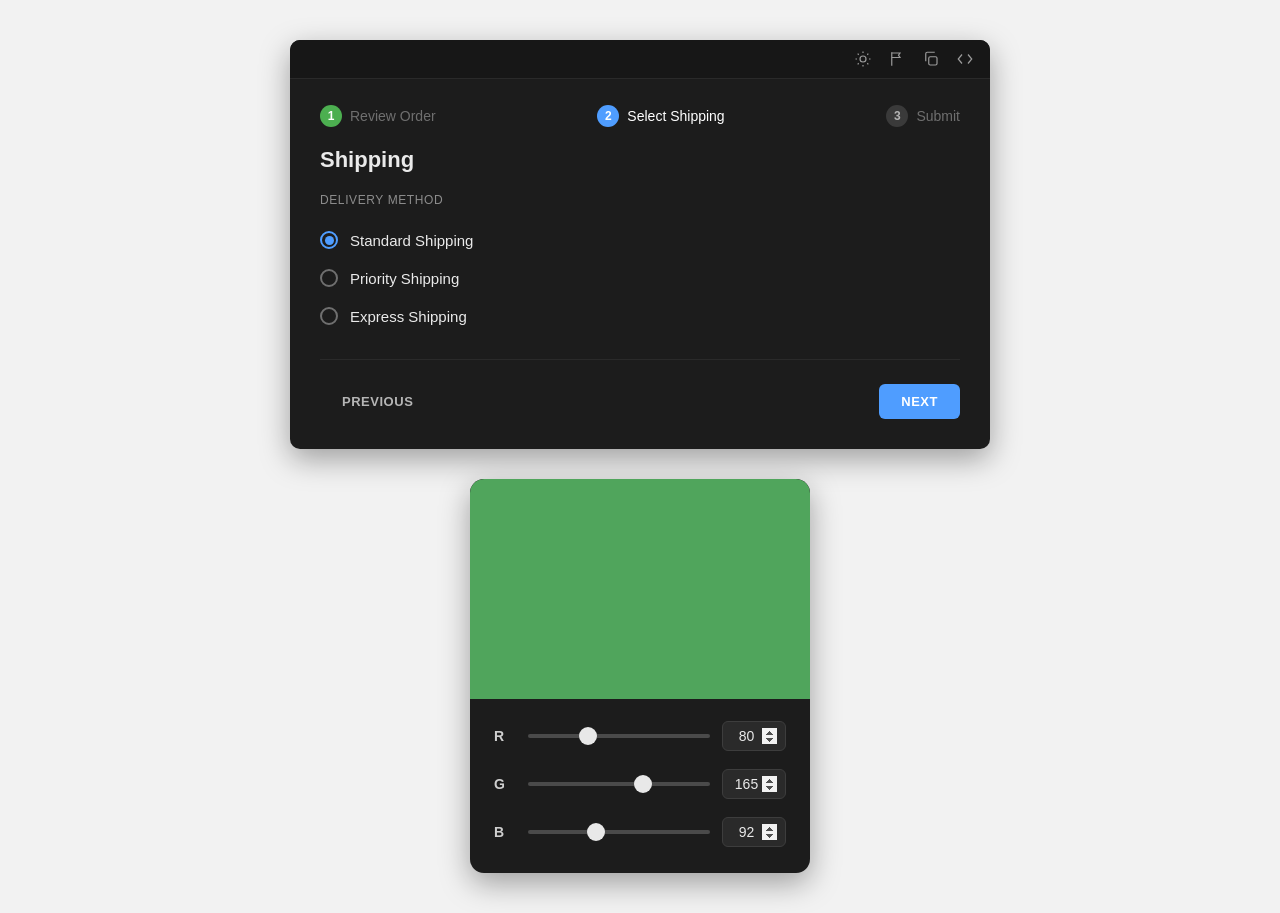
==== page02/page02.html @ c25af1fc "page02: shipping wizard + color picker RGB terminado" ====
<!DOCTYPE html>
<html lang="es">
<head>
<meta charset="UTF-8">
<title>Page 02 - Shipping &amp; Color Picker</title>
<style>
  * { box-sizing: border-box; }

  body {
    margin: 0;
    padding: 40px 20px;
    min-height: 100vh;
    background: #f2f2f2;
    font-family: -apple-system, "Segoe UI", Roboto, Arial, sans-serif;
    display: flex;
    flex-direction: column;
    align-items: center;
    gap: 30px;
  }

  /* ===================== 3.a  VENTANA CON ICONOS + TABS + RADIOS ===================== */

  .window {
    width: 100%;
    max-width: 700px;
    background: #1c1c1c;
    border-radius: 10px;
    overflow: hidden;
    box-shadow: 0 10px 30px rgba(0,0,0,0.35);
    color: #eaeaea;
  }

  /* barra superior con 4 iconos svg */
  .titlebar {
    display: flex;
    justify-content: flex-end;
    align-items: center;
    gap: 16px;
    padding: 10px 16px;
    background: #171717;
    border-bottom: 1px solid #2a2a2a;
  }

  .titlebar svg {
    width: 18px;
    height: 18px;
    stroke: #9a9a9a;
    fill: none;
    stroke-width: 1.6;
    cursor: pointer;
    transition: stroke .2s;
  }
  .titlebar svg:hover { stroke: #ffffff; }

  /* ---- 3 pestañas de selección (steps) ---- */
  .steps {
    display: flex;
    justify-content: space-between;
    padding: 26px 30px 20px;
  }

  .step {
    display: flex;
    align-items: center;
    gap: 8px;
    font-size: 14px;
    color: #6f6f6f;
    cursor: pointer;
    user-select: none;
  }

  .step .circle {
    width: 22px;
    height: 22px;
    border-radius: 50%;
    background: #3a3a3a;
    color: #b5b5b5;
    display: flex;
    align-items: center;
    justify-content: center;
    font-size: 12px;
    font-weight: bold;
    transition: background .2s, color .2s;
  }

  .step.active { color: #ffffff; }
  .step.active .circle { background: #4f9dff; color: #fff; }

  .step.done .circle { background: #4caf50; color: #fff; }

  /* ---- contenido: shipping / radio buttons ---- */
  .content {
    padding: 0 30px 30px;
  }

  .content h2 {
    margin: 0 0 20px;
    font-size: 22px;
  }

  .field-label {
    font-size: 12px;
    color: #8d8d8d;
    text-transform: uppercase;
    letter-spacing: .05em;
    margin-bottom: 14px;
  }

  .radio-row {
    display: flex;
    align-items: center;
    gap: 12px;
    padding: 10px 0;
    font-size: 15px;
    cursor: pointer;
  }

  /* radio button custom */
  .radio-row input[type="radio"] {
    appearance: none;
    -webkit-appearance: none;
    width: 18px;
    height: 18px;
    border: 2px solid #6f6f6f;
    border-radius: 50%;
    display: grid;
    place-content: center;
    margin: 0;
    cursor: pointer;
    transition: border-color .2s;
  }

  .radio-row input[type="radio"]::before {
    content: "";
    width: 9px;
    height: 9px;
    border-radius: 50%;
    background: #4f9dff;
    transform: scale(0);
    transition: transform .15s ease-in-out;
  }

  .radio-row input[type="radio"]:checked { border-color: #4f9dff; }
  .radio-row input[type="radio"]:checked::before { transform: scale(1); }

  hr.sep {
    border: none;
    border-top: 1px solid #2a2a2a;
    margin: 24px 0;
  }

  .actions {
    display: flex;
    justify-content: space-between;
    align-items: center;
  }

  .btn {
    border: none;
    border-radius: 6px;
    padding: 10px 22px;
    font-size: 13px;
    font-weight: bold;
    letter-spacing: .04em;
    cursor: pointer;
  }

  .btn-ghost {
    background: transparent;
    color: #b5b5b5;
  }
  .btn-ghost:hover { color: #fff; }

  .btn-primary {
    background: #4f9dff;
    color: #fff;
  }
  .btn-primary:hover { background: #3f8ceb; }

  /* ===================== 3.b  CARD DE COLOR (2 PARTES) ===================== */

  .color-card {
    width: 100%;
    max-width: 340px;
    background: #1c1c1c;
    border-radius: 14px;
    overflow: hidden;
    box-shadow: 0 10px 30px rgba(0,0,0,0.35);
  }

  /* parte 1: rectángulo con bordes redondeados que contiene el color */
  .color-preview {
    height: 220px;
    border-radius: 14px 14px 0 0;
    background: rgb(80, 165, 92);
    transition: background .1s linear;
  }

  /* parte 2: 3 sliders + 3 text field numéricos */
  .color-controls {
    padding: 22px 24px 26px;
    display: flex;
    flex-direction: column;
    gap: 18px;
  }

  .slider-row {
    display: grid;
    grid-template-columns: 18px 1fr 64px;
    align-items: center;
    gap: 14px;
  }

  .slider-row label {
    color: #cfcfcf;
    font-size: 14px;
    font-weight: 600;
  }

  .slider-row input[type="range"] {
    -webkit-appearance: none;
    appearance: none;
    width: 100%;
    height: 4px;
    border-radius: 2px;
    background: #4a4a4a;
    outline: none;
  }

  .slider-row input[type="range"]::-webkit-slider-thumb {
    -webkit-appearance: none;
    appearance: none;
    width: 18px;
    height: 18px;
    border-radius: 50%;
    background: #e8e8e8;
    cursor: pointer;
    border: none;
  }

  .slider-row input[type="range"]::-moz-range-thumb {
    width: 18px;
    height: 18px;
    border-radius: 50%;
    background: #e8e8e8;
    cursor: pointer;
    border: none;
  }

  .slider-row input[type="number"] {
    width: 100%;
    background: #2a2a2a;
    border: 1px solid #3d3d3d;
    border-radius: 6px;
    color: #eaeaea;
    padding: 6px 8px;
    font-size: 14px;
    text-align: center;
  }

  .slider-row input[type="number"]::-webkit-inner-spin-button {
    opacity: 1;
  }

</style>
</head>
<body>

  <!-- ============ 3.a  Ventana: 4 iconos svg + 3 tabs + 3 radio buttons ============ -->
  <div class="window">

    <!-- barra superior con 4 iconos svg -->
    <div class="titlebar">
      <!-- icono sol -->
      <svg viewBox="0 0 24 24"><circle cx="12" cy="12" r="4"></circle><path d="M12 2v2M12 20v2M4.9 4.9l1.4 1.4M17.7 17.7l1.4 1.4M2 12h2M20 12h2M4.9 19.1l1.4-1.4M17.7 6.3l1.4-1.4"/></svg>
      <!-- icono bandera -->
      <svg viewBox="0 0 24 24"><path d="M5 3v18"/><path d="M5 4h11l-2 3 2 3H5"/></svg>
      <!-- icono copiar -->
      <svg viewBox="0 0 24 24"><rect x="9" y="9" width="11" height="11" rx="2"/><path d="M5 15V5a2 2 0 0 1 2-2h10"/></svg>
      <!-- icono code -->
      <svg viewBox="0 0 24 24"><polyline points="8 6 3 12 8 18"/><polyline points="16 6 21 12 16 18"/></svg>
    </div>

    <!-- 3 pestañas de selección -->
    <div class="steps">
      <div class="step done" data-step="1">
        <span class="circle">1</span> Review Order
      </div>
      <div class="step active" data-step="2">
        <span class="circle">2</span> Select Shipping
      </div>
      <div class="step" data-step="3">
        <span class="circle">3</span> Submit
      </div>
    </div>

    <div class="content">
      <h2>Shipping</h2>
      <div class="field-label">Delivery Method</div>

      <!-- 3 radio buttons -->
      <label class="radio-row">
        <input type="radio" name="shipping" value="standard" checked>
        Standard Shipping
      </label>
      <label class="radio-row">
        <input type="radio" name="shipping" value="priority">
        Priority Shipping
      </label>
      <label class="radio-row">
        <input type="radio" name="shipping" value="express">
        Express Shipping
      </label>

      <hr class="sep">

      <div class="actions">
        <button class="btn btn-ghost">PREVIOUS</button>
        <button class="btn btn-primary">NEXT</button>
      </div>
    </div>
  </div>

  <!-- ============ 3.b  Card de color: rectángulo + 3 sliders/text field RGB ============ -->
  <div class="color-card">

    <!-- parte 1: color -->
    <div class="color-preview" id="colorPreview"></div>

    <!-- parte 2: sliders + inputs numéricos -->
    <div class="color-controls">

      <div class="slider-row">
        <label for="rRange">R</label>
        <input type="range" id="rRange" min="0" max="255" value="80">
        <input type="number" id="rNum" min="0" max="255" value="80">
      </div>

      <div class="slider-row">
        <label for="gRange">G</label>
        <input type="range" id="gRange" min="0" max="255" value="165">
        <input type="number" id="gNum" min="0" max="255" value="165">
      </div>

      <div class="slider-row">
        <label for="bRange">B</label>
        <input type="range" id="bRange" min="0" max="255" value="92">
        <input type="number" id="bNum" min="0" max="255" value="92">
      </div>

    </div>
  </div>

  <script>
    // ---- interacción de las 3 pestañas ----
    document.querySelectorAll('.step').forEach(step => {
      step.addEventListener('click', () => {
        document.querySelectorAll('.step').forEach(s => s.classList.remove('active'));
        step.classList.add('active');
      });
    });

    // ---- sincronizar sliders + text field numéricos -> color en tiempo real ----
    const rRange = document.getElementById('rRange');
    const gRange = document.getElementById('gRange');
    const bRange = document.getElementById('bRange');
    const rNum = document.getElementById('rNum');
    const gNum = document.getElementById('gNum');
    const bNum = document.getElementById('bNum');
    const preview = document.getElementById('colorPreview');

    function clamp(v) {
      v = parseInt(v, 10);
      if (isNaN(v)) v = 0;
      return Math.min(255, Math.max(0, v));
    }

    function updateColor() {
      const r = clamp(rRange.value);
      const g = clamp(gRange.value);
      const b = clamp(bRange.value);
      preview.style.background = `rgb(${r}, ${g}, ${b})`;
    }

    function linkPair(range, num) {
      range.addEventListener('input', () => {
        num.value = range.value;
        updateColor();
      });
      num.addEventListener('input', () => {
        const v = clamp(num.value);
        num.value = v;
        range.value = v;
        updateColor();
      });
    }

    linkPair(rRange, rNum);
    linkPair(gRange, gNum);
    linkPair(bRange, bNum);

    updateColor();
  </script>

</body>
</html>
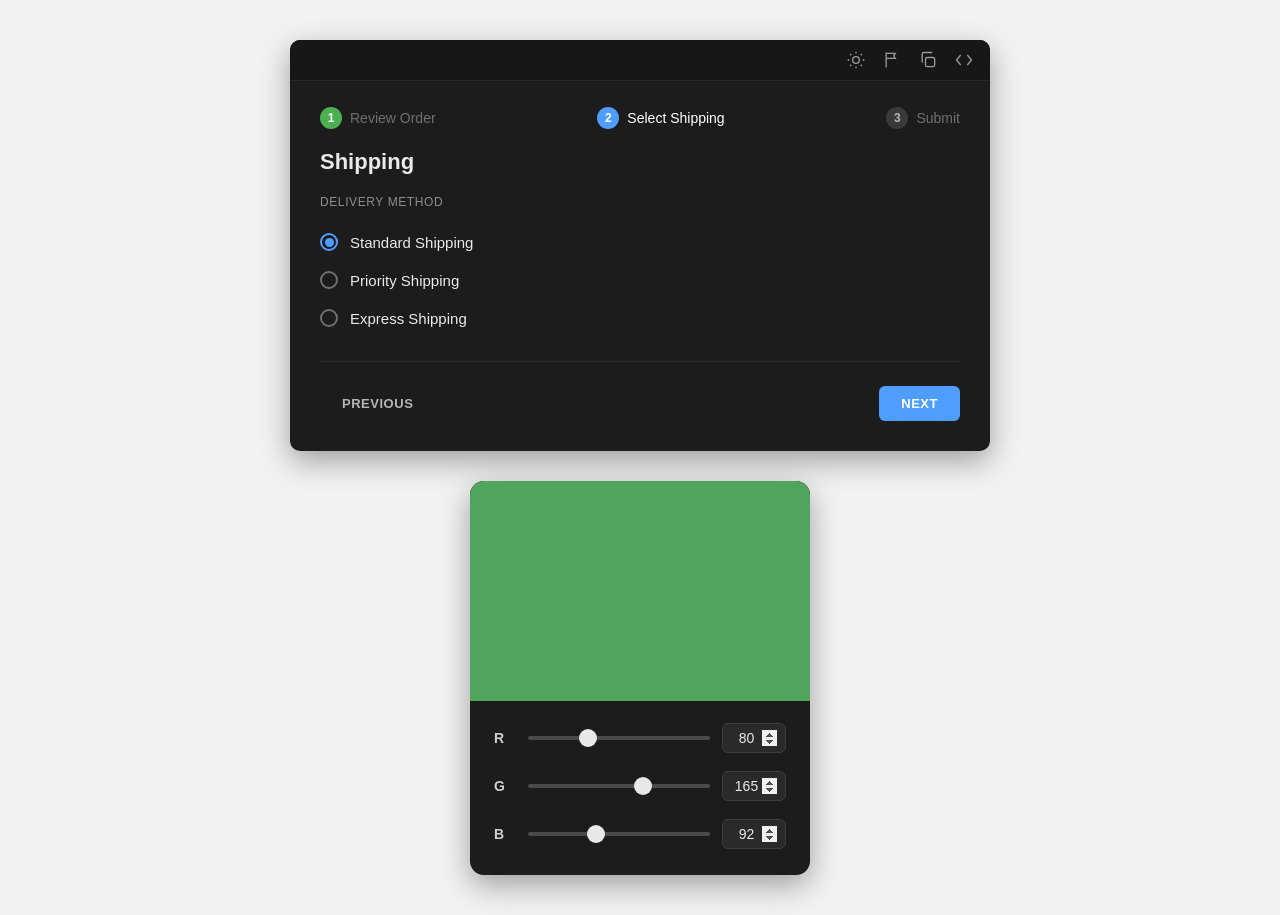
==== commit cb83ab7c: "page02: ajustar tamano de iconos svg del titlebar" ====
--- a/page02/page02.html
+++ b/page02/page02.html
@@ -1,406 +1,437 @@
-<!DOCTYPE html>
+<!doctype html>
 <html lang="es">
-<head>
-<meta charset="UTF-8">
-<title>Page 02 - Shipping &amp; Color Picker</title>
-<style>
-  * { box-sizing: border-box; }
-
-  body {
-    margin: 0;
-    padding: 40px 20px;
-    min-height: 100vh;
-    background: #f2f2f2;
-    font-family: -apple-system, "Segoe UI", Roboto, Arial, sans-serif;
-    display: flex;
-    flex-direction: column;
-    align-items: center;
-    gap: 30px;
-  }
-
-  /* ===================== 3.a  VENTANA CON ICONOS + TABS + RADIOS ===================== */
-
-  .window {
-    width: 100%;
-    max-width: 700px;
-    background: #1c1c1c;
-    border-radius: 10px;
-    overflow: hidden;
-    box-shadow: 0 10px 30px rgba(0,0,0,0.35);
-    color: #eaeaea;
-  }
-
-  /* barra superior con 4 iconos svg */
-  .titlebar {
-    display: flex;
-    justify-content: flex-end;
-    align-items: center;
-    gap: 16px;
-    padding: 10px 16px;
-    background: #171717;
-    border-bottom: 1px solid #2a2a2a;
-  }
-
-  .titlebar svg {
-    width: 18px;
-    height: 18px;
-    stroke: #9a9a9a;
-    fill: none;
-    stroke-width: 1.6;
-    cursor: pointer;
-    transition: stroke .2s;
-  }
-  .titlebar svg:hover { stroke: #ffffff; }
-
-  /* ---- 3 pestañas de selección (steps) ---- */
-  .steps {
-    display: flex;
-    justify-content: space-between;
-    padding: 26px 30px 20px;
-  }
-
-  .step {
-    display: flex;
-    align-items: center;
-    gap: 8px;
-    font-size: 14px;
-    color: #6f6f6f;
-    cursor: pointer;
-    user-select: none;
-  }
-
-  .step .circle {
-    width: 22px;
-    height: 22px;
-    border-radius: 50%;
-    background: #3a3a3a;
-    color: #b5b5b5;
-    display: flex;
-    align-items: center;
-    justify-content: center;
-    font-size: 12px;
-    font-weight: bold;
-    transition: background .2s, color .2s;
-  }
-
-  .step.active { color: #ffffff; }
-  .step.active .circle { background: #4f9dff; color: #fff; }
-
-  .step.done .circle { background: #4caf50; color: #fff; }
-
-  /* ---- contenido: shipping / radio buttons ---- */
-  .content {
-    padding: 0 30px 30px;
-  }
-
-  .content h2 {
-    margin: 0 0 20px;
-    font-size: 22px;
-  }
-
-  .field-label {
-    font-size: 12px;
-    color: #8d8d8d;
-    text-transform: uppercase;
-    letter-spacing: .05em;
-    margin-bottom: 14px;
-  }
-
-  .radio-row {
-    display: flex;
-    align-items: center;
-    gap: 12px;
-    padding: 10px 0;
-    font-size: 15px;
-    cursor: pointer;
-  }
-
-  /* radio button custom */
-  .radio-row input[type="radio"] {
-    appearance: none;
-    -webkit-appearance: none;
-    width: 18px;
-    height: 18px;
-    border: 2px solid #6f6f6f;
-    border-radius: 50%;
-    display: grid;
-    place-content: center;
-    margin: 0;
-    cursor: pointer;
-    transition: border-color .2s;
-  }
-
-  .radio-row input[type="radio"]::before {
-    content: "";
-    width: 9px;
-    height: 9px;
-    border-radius: 50%;
-    background: #4f9dff;
-    transform: scale(0);
-    transition: transform .15s ease-in-out;
-  }
-
-  .radio-row input[type="radio"]:checked { border-color: #4f9dff; }
-  .radio-row input[type="radio"]:checked::before { transform: scale(1); }
-
-  hr.sep {
-    border: none;
-    border-top: 1px solid #2a2a2a;
-    margin: 24px 0;
-  }
-
-  .actions {
-    display: flex;
-    justify-content: space-between;
-    align-items: center;
-  }
-
-  .btn {
-    border: none;
-    border-radius: 6px;
-    padding: 10px 22px;
-    font-size: 13px;
-    font-weight: bold;
-    letter-spacing: .04em;
-    cursor: pointer;
-  }
-
-  .btn-ghost {
-    background: transparent;
-    color: #b5b5b5;
-  }
-  .btn-ghost:hover { color: #fff; }
-
-  .btn-primary {
-    background: #4f9dff;
-    color: #fff;
-  }
-  .btn-primary:hover { background: #3f8ceb; }
-
-  /* ===================== 3.b  CARD DE COLOR (2 PARTES) ===================== */
-
-  .color-card {
-    width: 100%;
-    max-width: 340px;
-    background: #1c1c1c;
-    border-radius: 14px;
-    overflow: hidden;
-    box-shadow: 0 10px 30px rgba(0,0,0,0.35);
-  }
-
-  /* parte 1: rectángulo con bordes redondeados que contiene el color */
-  .color-preview {
-    height: 220px;
-    border-radius: 14px 14px 0 0;
-    background: rgb(80, 165, 92);
-    transition: background .1s linear;
-  }
-
-  /* parte 2: 3 sliders + 3 text field numéricos */
-  .color-controls {
-    padding: 22px 24px 26px;
-    display: flex;
-    flex-direction: column;
-    gap: 18px;
-  }
-
-  .slider-row {
-    display: grid;
-    grid-template-columns: 18px 1fr 64px;
-    align-items: center;
-    gap: 14px;
-  }
-
-  .slider-row label {
-    color: #cfcfcf;
-    font-size: 14px;
-    font-weight: 600;
-  }
-
-  .slider-row input[type="range"] {
-    -webkit-appearance: none;
-    appearance: none;
-    width: 100%;
-    height: 4px;
-    border-radius: 2px;
-    background: #4a4a4a;
-    outline: none;
-  }
-
-  .slider-row input[type="range"]::-webkit-slider-thumb {
-    -webkit-appearance: none;
-    appearance: none;
-    width: 18px;
-    height: 18px;
-    border-radius: 50%;
-    background: #e8e8e8;
-    cursor: pointer;
-    border: none;
-  }
-
-  .slider-row input[type="range"]::-moz-range-thumb {
-    width: 18px;
-    height: 18px;
-    border-radius: 50%;
-    background: #e8e8e8;
-    cursor: pointer;
-    border: none;
-  }
-
-  .slider-row input[type="number"] {
-    width: 100%;
-    background: #2a2a2a;
-    border: 1px solid #3d3d3d;
-    border-radius: 6px;
-    color: #eaeaea;
-    padding: 6px 8px;
-    font-size: 14px;
-    text-align: center;
-  }
-
-  .slider-row input[type="number"]::-webkit-inner-spin-button {
-    opacity: 1;
-  }
-
-</style>
-</head>
-<body>
-
-  <!-- ============ 3.a  Ventana: 4 iconos svg + 3 tabs + 3 radio buttons ============ -->
-  <div class="window">
-
-    <!-- barra superior con 4 iconos svg -->
-    <div class="titlebar">
-      <!-- icono sol -->
-      <svg viewBox="0 0 24 24"><circle cx="12" cy="12" r="4"></circle><path d="M12 2v2M12 20v2M4.9 4.9l1.4 1.4M17.7 17.7l1.4 1.4M2 12h2M20 12h2M4.9 19.1l1.4-1.4M17.7 6.3l1.4-1.4"/></svg>
-      <!-- icono bandera -->
-      <svg viewBox="0 0 24 24"><path d="M5 3v18"/><path d="M5 4h11l-2 3 2 3H5"/></svg>
-      <!-- icono copiar -->
-      <svg viewBox="0 0 24 24"><rect x="9" y="9" width="11" height="11" rx="2"/><path d="M5 15V5a2 2 0 0 1 2-2h10"/></svg>
-      <!-- icono code -->
-      <svg viewBox="0 0 24 24"><polyline points="8 6 3 12 8 18"/><polyline points="16 6 21 12 16 18"/></svg>
-    </div>
-
-    <!-- 3 pestañas de selección -->
-    <div class="steps">
-      <div class="step done" data-step="1">
-        <span class="circle">1</span> Review Order
+  <head>
+    <meta charset="UTF-8" />
+    <title>Page 02 - Shipping &amp; Color Picker</title>
+    <style>
+      * {
+        box-sizing: border-box;
+      }
+
+      body {
+        margin: 0;
+        padding: 40px 20px;
+        min-height: 100vh;
+        background: #f2f2f2;
+        font-family: -apple-system, "Segoe UI", Roboto, Arial, sans-serif;
+        display: flex;
+        flex-direction: column;
+        align-items: center;
+        gap: 30px;
+      }
+
+      /* ===================== 3.a  VENTANA CON ICONOS + TABS + RADIOS ===================== */
+
+      .window {
+        width: 100%;
+        max-width: 700px;
+        background: #1c1c1c;
+        border-radius: 10px;
+        overflow: hidden;
+        box-shadow: 0 10px 30px rgba(0, 0, 0, 0.35);
+        color: #eaeaea;
+      }
+
+      /* barra superior con 4 iconos svg */
+      .titlebar {
+        display: flex;
+        justify-content: flex-end;
+        align-items: center;
+        gap: 16px;
+        padding: 10px 16px;
+        background: #171717;
+        border-bottom: 1px solid #2a2a2a;
+      }
+
+      .titlebar svg {
+        width: 20px;
+        height: 20px;
+        stroke: #9a9a9a;
+        fill: none;
+        stroke-width: 1.6;
+        cursor: pointer;
+        transition: stroke 0.2s;
+      }
+      .titlebar svg:hover {
+        stroke: #ffffff;
+      }
+
+      /* ---- 3 pestañas de selección (steps) ---- */
+      .steps {
+        display: flex;
+        justify-content: space-between;
+        padding: 26px 30px 20px;
+      }
+
+      .step {
+        display: flex;
+        align-items: center;
+        gap: 8px;
+        font-size: 14px;
+        color: #6f6f6f;
+        cursor: pointer;
+        user-select: none;
+      }
+
+      .step .circle {
+        width: 22px;
+        height: 22px;
+        border-radius: 50%;
+        background: #3a3a3a;
+        color: #b5b5b5;
+        display: flex;
+        align-items: center;
+        justify-content: center;
+        font-size: 12px;
+        font-weight: bold;
+        transition:
+          background 0.2s,
+          color 0.2s;
+      }
+
+      .step.active {
+        color: #ffffff;
+      }
+      .step.active .circle {
+        background: #4f9dff;
+        color: #fff;
+      }
+
+      .step.done .circle {
+        background: #4caf50;
+        color: #fff;
+      }
+
+      /* ---- contenido: shipping / radio buttons ---- */
+      .content {
+        padding: 0 30px 30px;
+      }
+
+      .content h2 {
+        margin: 0 0 20px;
+        font-size: 22px;
+      }
+
+      .field-label {
+        font-size: 12px;
+        color: #8d8d8d;
+        text-transform: uppercase;
+        letter-spacing: 0.05em;
+        margin-bottom: 14px;
+      }
+
+      .radio-row {
+        display: flex;
+        align-items: center;
+        gap: 12px;
+        padding: 10px 0;
+        font-size: 15px;
+        cursor: pointer;
+      }
+
+      /* radio button custom */
+      .radio-row input[type="radio"] {
+        appearance: none;
+        -webkit-appearance: none;
+        width: 18px;
+        height: 18px;
+        border: 2px solid #6f6f6f;
+        border-radius: 50%;
+        display: grid;
+        place-content: center;
+        margin: 0;
+        cursor: pointer;
+        transition: border-color 0.2s;
+      }
+
+      .radio-row input[type="radio"]::before {
+        content: "";
+        width: 9px;
+        height: 9px;
+        border-radius: 50%;
+        background: #4f9dff;
+        transform: scale(0);
+        transition: transform 0.15s ease-in-out;
+      }
+
+      .radio-row input[type="radio"]:checked {
+        border-color: #4f9dff;
+      }
+      .radio-row input[type="radio"]:checked::before {
+        transform: scale(1);
+      }
+
+      hr.sep {
+        border: none;
+        border-top: 1px solid #2a2a2a;
+        margin: 24px 0;
+      }
+
+      .actions {
+        display: flex;
+        justify-content: space-between;
+        align-items: center;
+      }
+
+      .btn {
+        border: none;
+        border-radius: 6px;
+        padding: 10px 22px;
+        font-size: 13px;
+        font-weight: bold;
+        letter-spacing: 0.04em;
+        cursor: pointer;
+      }
+
+      .btn-ghost {
+        background: transparent;
+        color: #b5b5b5;
+      }
+      .btn-ghost:hover {
+        color: #fff;
+      }
+
+      .btn-primary {
+        background: #4f9dff;
+        color: #fff;
+      }
+      .btn-primary:hover {
+        background: #3f8ceb;
+      }
+
+      /* ===================== 3.b  CARD DE COLOR (2 PARTES) ===================== */
+
+      .color-card {
+        width: 100%;
+        max-width: 340px;
+        background: #1c1c1c;
+        border-radius: 14px;
+        overflow: hidden;
+        box-shadow: 0 10px 30px rgba(0, 0, 0, 0.35);
+      }
+
+      /* parte 1: rectángulo con bordes redondeados que contiene el color */
+      .color-preview {
+        height: 220px;
+        border-radius: 14px 14px 0 0;
+        background: rgb(80, 165, 92);
+        transition: background 0.1s linear;
+      }
+
+      /* parte 2: 3 sliders + 3 text field numéricos */
+      .color-controls {
+        padding: 22px 24px 26px;
+        display: flex;
+        flex-direction: column;
+        gap: 18px;
+      }
+
+      .slider-row {
+        display: grid;
+        grid-template-columns: 18px 1fr 64px;
+        align-items: center;
+        gap: 14px;
+      }
+
+      .slider-row label {
+        color: #cfcfcf;
+        font-size: 14px;
+        font-weight: 600;
+      }
+
+      .slider-row input[type="range"] {
+        -webkit-appearance: none;
+        appearance: none;
+        width: 100%;
+        height: 4px;
+        border-radius: 2px;
+        background: #4a4a4a;
+        outline: none;
+      }
+
+      .slider-row input[type="range"]::-webkit-slider-thumb {
+        -webkit-appearance: none;
+        appearance: none;
+        width: 18px;
+        height: 18px;
+        border-radius: 50%;
+        background: #e8e8e8;
+        cursor: pointer;
+        border: none;
+      }
+
+      .slider-row input[type="range"]::-moz-range-thumb {
+        width: 18px;
+        height: 18px;
+        border-radius: 50%;
+        background: #e8e8e8;
+        cursor: pointer;
+        border: none;
+      }
+
+      .slider-row input[type="number"] {
+        width: 100%;
+        background: #2a2a2a;
+        border: 1px solid #3d3d3d;
+        border-radius: 6px;
+        color: #eaeaea;
+        padding: 6px 8px;
+        font-size: 14px;
+        text-align: center;
+      }
+
+      .slider-row input[type="number"]::-webkit-inner-spin-button {
+        opacity: 1;
+      }
+    </style>
+  </head>
+  <body>
+    <!-- ============ 3.a  Ventana: 4 iconos svg + 3 tabs + 3 radio buttons ============ -->
+    <div class="window">
+      <!-- barra superior con 4 iconos svg -->
+      <div class="titlebar">
+        <!-- icono sol -->
+        <svg viewBox="0 0 24 24">
+          <circle cx="12" cy="12" r="4"></circle>
+          <path
+            d="M12 2v2M12 20v2M4.9 4.9l1.4 1.4M17.7 17.7l1.4 1.4M2 12h2M20 12h2M4.9 19.1l1.4-1.4M17.7 6.3l1.4-1.4"
+          />
+        </svg>
+        <!-- icono bandera -->
+        <svg viewBox="0 0 24 24">
+          <path d="M5 3v18" />
+          <path d="M5 4h11l-2 3 2 3H5" />
+        </svg>
+        <!-- icono copiar -->
+        <svg viewBox="0 0 24 24">
+          <rect x="9" y="9" width="11" height="11" rx="2" />
+          <path d="M5 15V5a2 2 0 0 1 2-2h10" />
+        </svg>
+        <!-- icono code -->
+        <svg viewBox="0 0 24 24">
+          <polyline points="8 6 3 12 8 18" />
+          <polyline points="16 6 21 12 16 18" />
+        </svg>
       </div>
-      <div class="step active" data-step="2">
-        <span class="circle">2</span> Select Shipping
+
+      <!-- 3 pestañas de selección -->
+      <div class="steps">
+        <div class="step done" data-step="1">
+          <span class="circle">1</span> Review Order
+        </div>
+        <div class="step active" data-step="2">
+          <span class="circle">2</span> Select Shipping
+        </div>
+        <div class="step" data-step="3">
+          <span class="circle">3</span> Submit
+        </div>
       </div>
-      <div class="step" data-step="3">
-        <span class="circle">3</span> Submit
+
+      <div class="content">
+        <h2>Shipping</h2>
+        <div class="field-label">Delivery Method</div>
+
+        <!-- 3 radio buttons -->
+        <label class="radio-row">
+          <input type="radio" name="shipping" value="standard" checked />
+          Standard Shipping
+        </label>
+        <label class="radio-row">
+          <input type="radio" name="shipping" value="priority" />
+          Priority Shipping
+        </label>
+        <label class="radio-row">
+          <input type="radio" name="shipping" value="express" />
+          Express Shipping
+        </label>
+
+        <hr class="sep" />
+
+        <div class="actions">
+          <button class="btn btn-ghost">PREVIOUS</button>
+          <button class="btn btn-primary">NEXT</button>
+        </div>
       </div>
     </div>
 
-    <div class="content">
-      <h2>Shipping</h2>
-      <div class="field-label">Delivery Method</div>
-
-      <!-- 3 radio buttons -->
-      <label class="radio-row">
-        <input type="radio" name="shipping" value="standard" checked>
-        Standard Shipping
-      </label>
-      <label class="radio-row">
-        <input type="radio" name="shipping" value="priority">
-        Priority Shipping
-      </label>
-      <label class="radio-row">
-        <input type="radio" name="shipping" value="express">
-        Express Shipping
-      </label>
-
-      <hr class="sep">
-
-      <div class="actions">
-        <button class="btn btn-ghost">PREVIOUS</button>
-        <button class="btn btn-primary">NEXT</button>
+    <!-- ============ 3.b  Card de color: rectángulo + 3 sliders/text field RGB ============ -->
+    <div class="color-card">
+      <!-- parte 1: color -->
+      <div class="color-preview" id="colorPreview"></div>
+
+      <!-- parte 2: sliders + inputs numéricos -->
+      <div class="color-controls">
+        <div class="slider-row">
+          <label for="rRange">R</label>
+          <input type="range" id="rRange" min="0" max="255" value="80" />
+          <input type="number" id="rNum" min="0" max="255" value="80" />
+        </div>
+
+        <div class="slider-row">
+          <label for="gRange">G</label>
+          <input type="range" id="gRange" min="0" max="255" value="165" />
+          <input type="number" id="gNum" min="0" max="255" value="165" />
+        </div>
+
+        <div class="slider-row">
+          <label for="bRange">B</label>
+          <input type="range" id="bRange" min="0" max="255" value="92" />
+          <input type="number" id="bNum" min="0" max="255" value="92" />
+        </div>
       </div>
     </div>
-  </div>
-
-  <!-- ============ 3.b  Card de color: rectángulo + 3 sliders/text field RGB ============ -->
-  <div class="color-card">
-
-    <!-- parte 1: color -->
-    <div class="color-preview" id="colorPreview"></div>
-
-    <!-- parte 2: sliders + inputs numéricos -->
-    <div class="color-controls">
-
-      <div class="slider-row">
-        <label for="rRange">R</label>
-        <input type="range" id="rRange" min="0" max="255" value="80">
-        <input type="number" id="rNum" min="0" max="255" value="80">
-      </div>
-
-      <div class="slider-row">
-        <label for="gRange">G</label>
-        <input type="range" id="gRange" min="0" max="255" value="165">
-        <input type="number" id="gNum" min="0" max="255" value="165">
-      </div>
-
-      <div class="slider-row">
-        <label for="bRange">B</label>
-        <input type="range" id="bRange" min="0" max="255" value="92">
-        <input type="number" id="bNum" min="0" max="255" value="92">
-      </div>
-
-    </div>
-  </div>
-
-  <script>
-    // ---- interacción de las 3 pestañas ----
-    document.querySelectorAll('.step').forEach(step => {
-      step.addEventListener('click', () => {
-        document.querySelectorAll('.step').forEach(s => s.classList.remove('active'));
-        step.classList.add('active');
+
+    <script>
+      // ---- interacción de las 3 pestañas ----
+      document.querySelectorAll(".step").forEach((step) => {
+        step.addEventListener("click", () => {
+          document
+            .querySelectorAll(".step")
+            .forEach((s) => s.classList.remove("active"));
+          step.classList.add("active");
+        });
       });
-    });
-
-    // ---- sincronizar sliders + text field numéricos -> color en tiempo real ----
-    const rRange = document.getElementById('rRange');
-    const gRange = document.getElementById('gRange');
-    const bRange = document.getElementById('bRange');
-    const rNum = document.getElementById('rNum');
-    const gNum = document.getElementById('gNum');
-    const bNum = document.getElementById('bNum');
-    const preview = document.getElementById('colorPreview');
-
-    function clamp(v) {
-      v = parseInt(v, 10);
-      if (isNaN(v)) v = 0;
-      return Math.min(255, Math.max(0, v));
-    }
-
-    function updateColor() {
-      const r = clamp(rRange.value);
-      const g = clamp(gRange.value);
-      const b = clamp(bRange.value);
-      preview.style.background = `rgb(${r}, ${g}, ${b})`;
-    }
-
-    function linkPair(range, num) {
-      range.addEventListener('input', () => {
-        num.value = range.value;
-        updateColor();
-      });
-      num.addEventListener('input', () => {
-        const v = clamp(num.value);
-        num.value = v;
-        range.value = v;
-        updateColor();
-      });
-    }
-
-    linkPair(rRange, rNum);
-    linkPair(gRange, gNum);
-    linkPair(bRange, bNum);
-
-    updateColor();
-  </script>
-
-</body>
+
+      // ---- sincronizar sliders + text field numéricos -> color en tiempo real ----
+      const rRange = document.getElementById("rRange");
+      const gRange = document.getElementById("gRange");
+      const bRange = document.getElementById("bRange");
+      const rNum = document.getElementById("rNum");
+      const gNum = document.getElementById("gNum");
+      const bNum = document.getElementById("bNum");
+      const preview = document.getElementById("colorPreview");
+
+      function clamp(v) {
+        v = parseInt(v, 10);
+        if (isNaN(v)) v = 0;
+        return Math.min(255, Math.max(0, v));
+      }
+
+      function updateColor() {
+        const r = clamp(rRange.value);
+        const g = clamp(gRange.value);
+        const b = clamp(bRange.value);
+        preview.style.background = `rgb(${r}, ${g}, ${b})`;
+      }
+
+      function linkPair(range, num) {
+        range.addEventListener("input", () => {
+          num.value = range.value;
+          updateColor();
+        });
+        num.addEventListener("input", () => {
+          const v = clamp(num.value);
+          num.value = v;
+          range.value = v;
+          updateColor();
+        });
+      }
+
+      linkPair(rRange, rNum);
+      linkPair(gRange, gNum);
+      linkPair(bRange, bNum);
+
+      updateColor();
+    </script>
+  </body>
 </html>
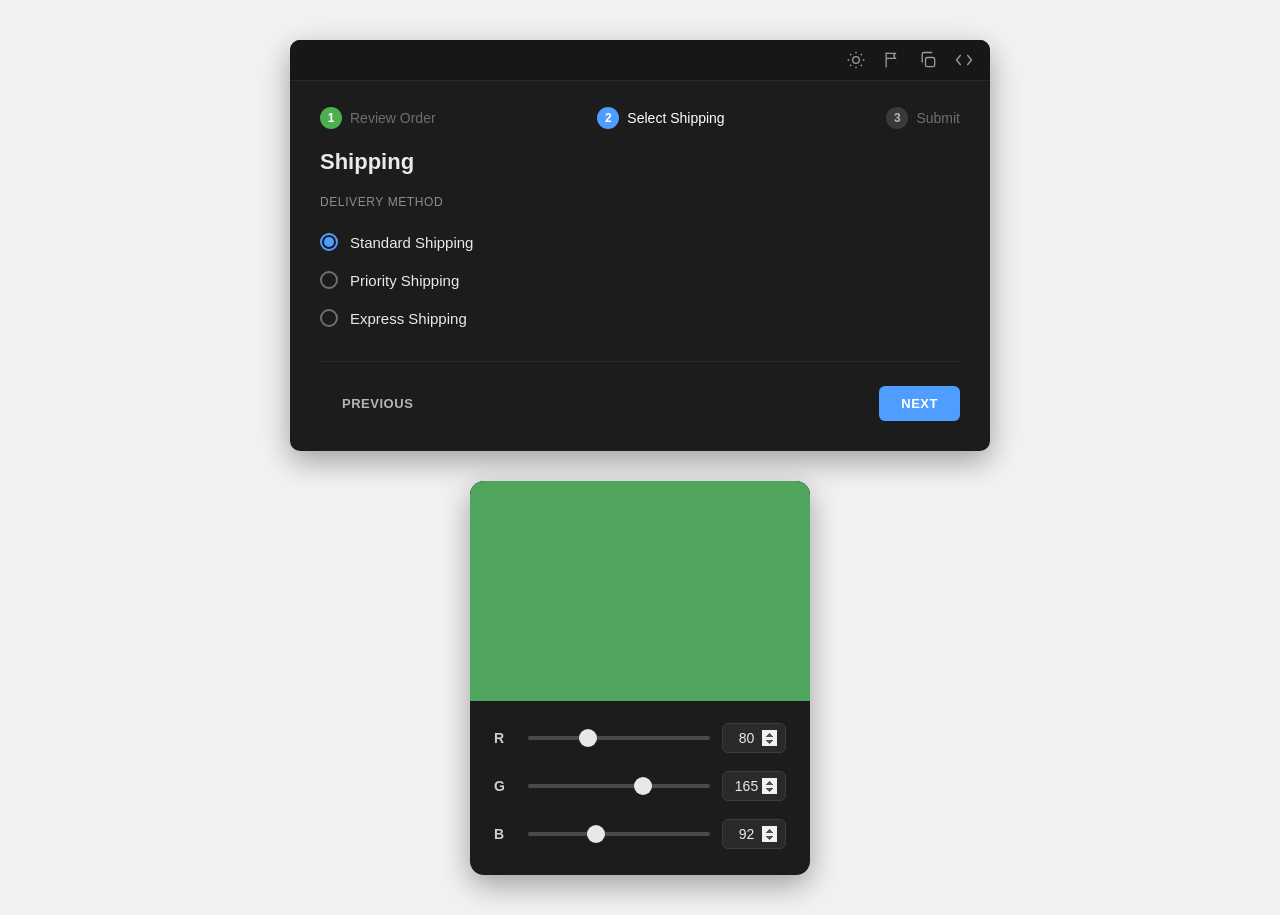
==== commit f7cfea27: "page02: ajustar animacion de radio buttons" ====
--- a/page02/page02.html
+++ b/page02/page02.html
@@ -146,8 +146,8 @@
 
       .radio-row input[type="radio"]::before {
         content: "";
-        width: 9px;
-        height: 9px;
+        width: 10px;
+        height: 10px;
         border-radius: 50%;
         background: #4f9dff;
         transform: scale(0);
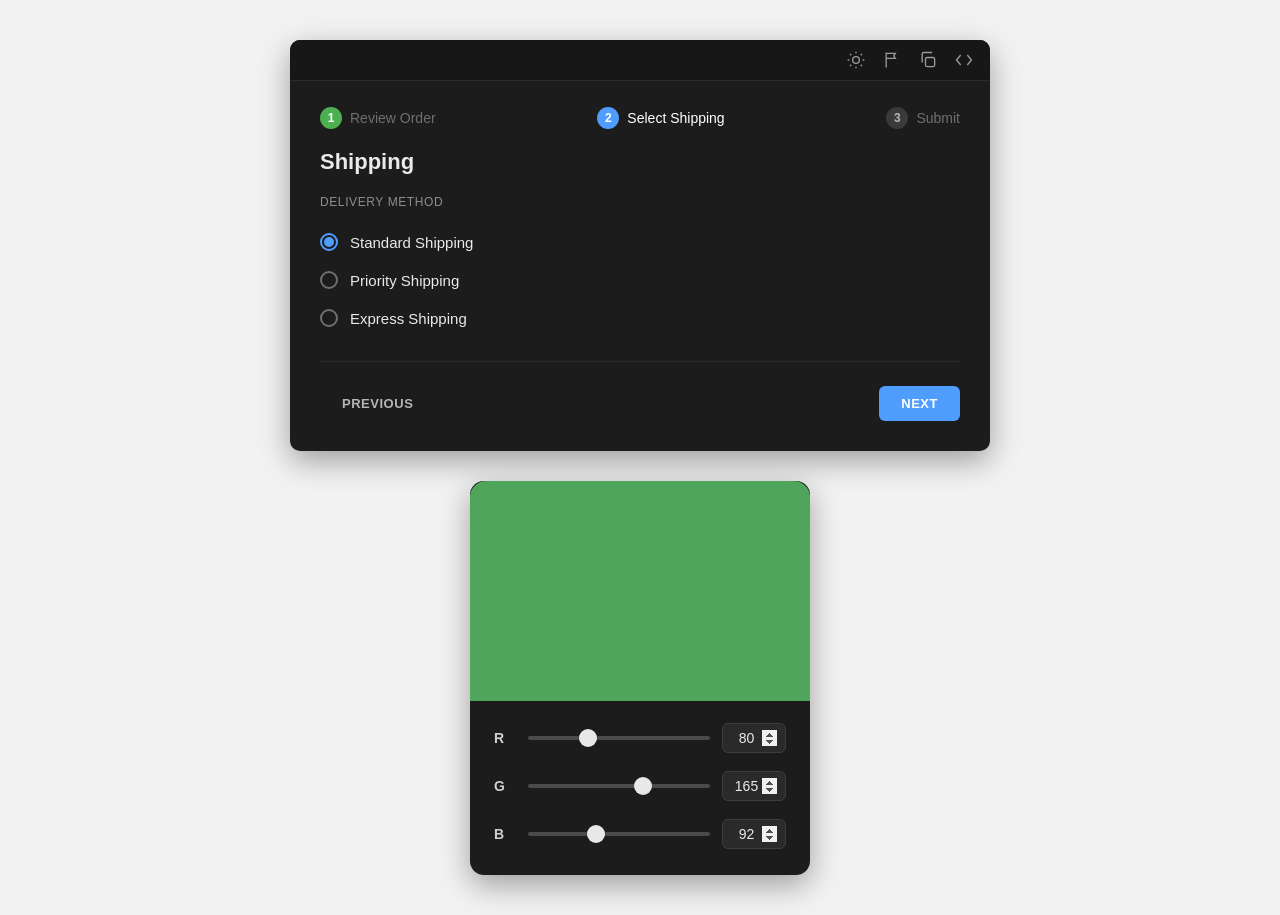
==== commit 9d322180: "page02: ajustar bordes del rectangulo de color" ====
--- a/page02/page02.html
+++ b/page02/page02.html
@@ -199,8 +199,6 @@
         background: #3f8ceb;
       }
 
-      /* ===================== 3.b  CARD DE COLOR (2 PARTES) ===================== */
-
       .color-card {
         width: 100%;
         max-width: 340px;
@@ -210,15 +208,13 @@
         box-shadow: 0 10px 30px rgba(0, 0, 0, 0.35);
       }
 
-      /* parte 1: rectángulo con bordes redondeados que contiene el color */
       .color-preview {
         height: 220px;
-        border-radius: 14px 14px 0 0;
+        border-radius: 16px 16px 0 0;
         background: rgb(80, 165, 92);
         transition: background 0.1s linear;
       }
 
-      /* parte 2: 3 sliders + 3 text field numéricos */
       .color-controls {
         padding: 22px 24px 26px;
         display: flex;
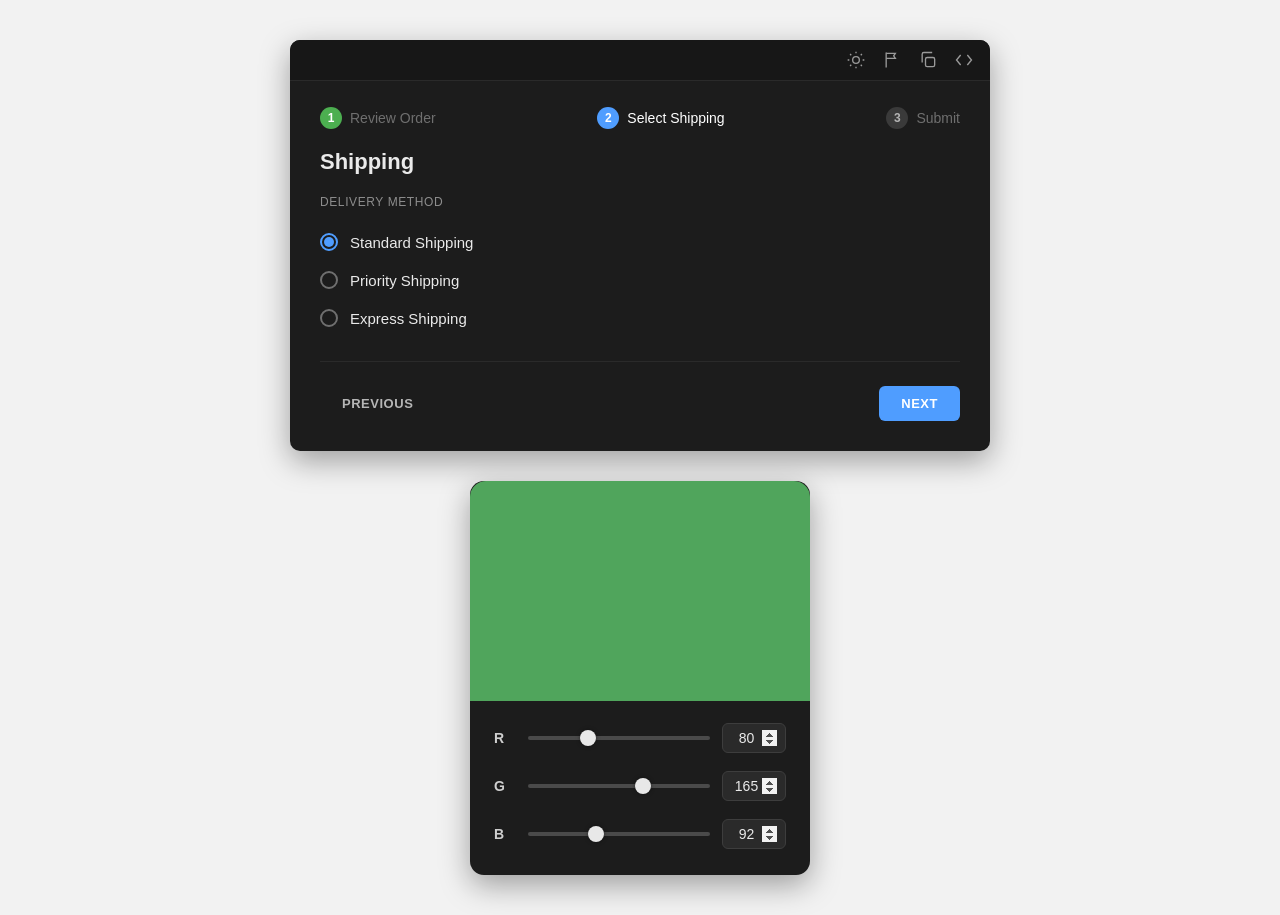
==== commit da17c01a: "page02: estilizar thumb de los sliders rgb" ====
--- a/page02/page02.html
+++ b/page02/page02.html
@@ -248,12 +248,13 @@
       .slider-row input[type="range"]::-webkit-slider-thumb {
         -webkit-appearance: none;
         appearance: none;
-        width: 18px;
-        height: 18px;
+        width: 16px;
+        height: 16px;
         border-radius: 50%;
         background: #e8e8e8;
         cursor: pointer;
         border: none;
+        box-shadow: 0 0 4px rgba(0, 0, 0, 0.4);
       }
 
       .slider-row input[type="range"]::-moz-range-thumb {
